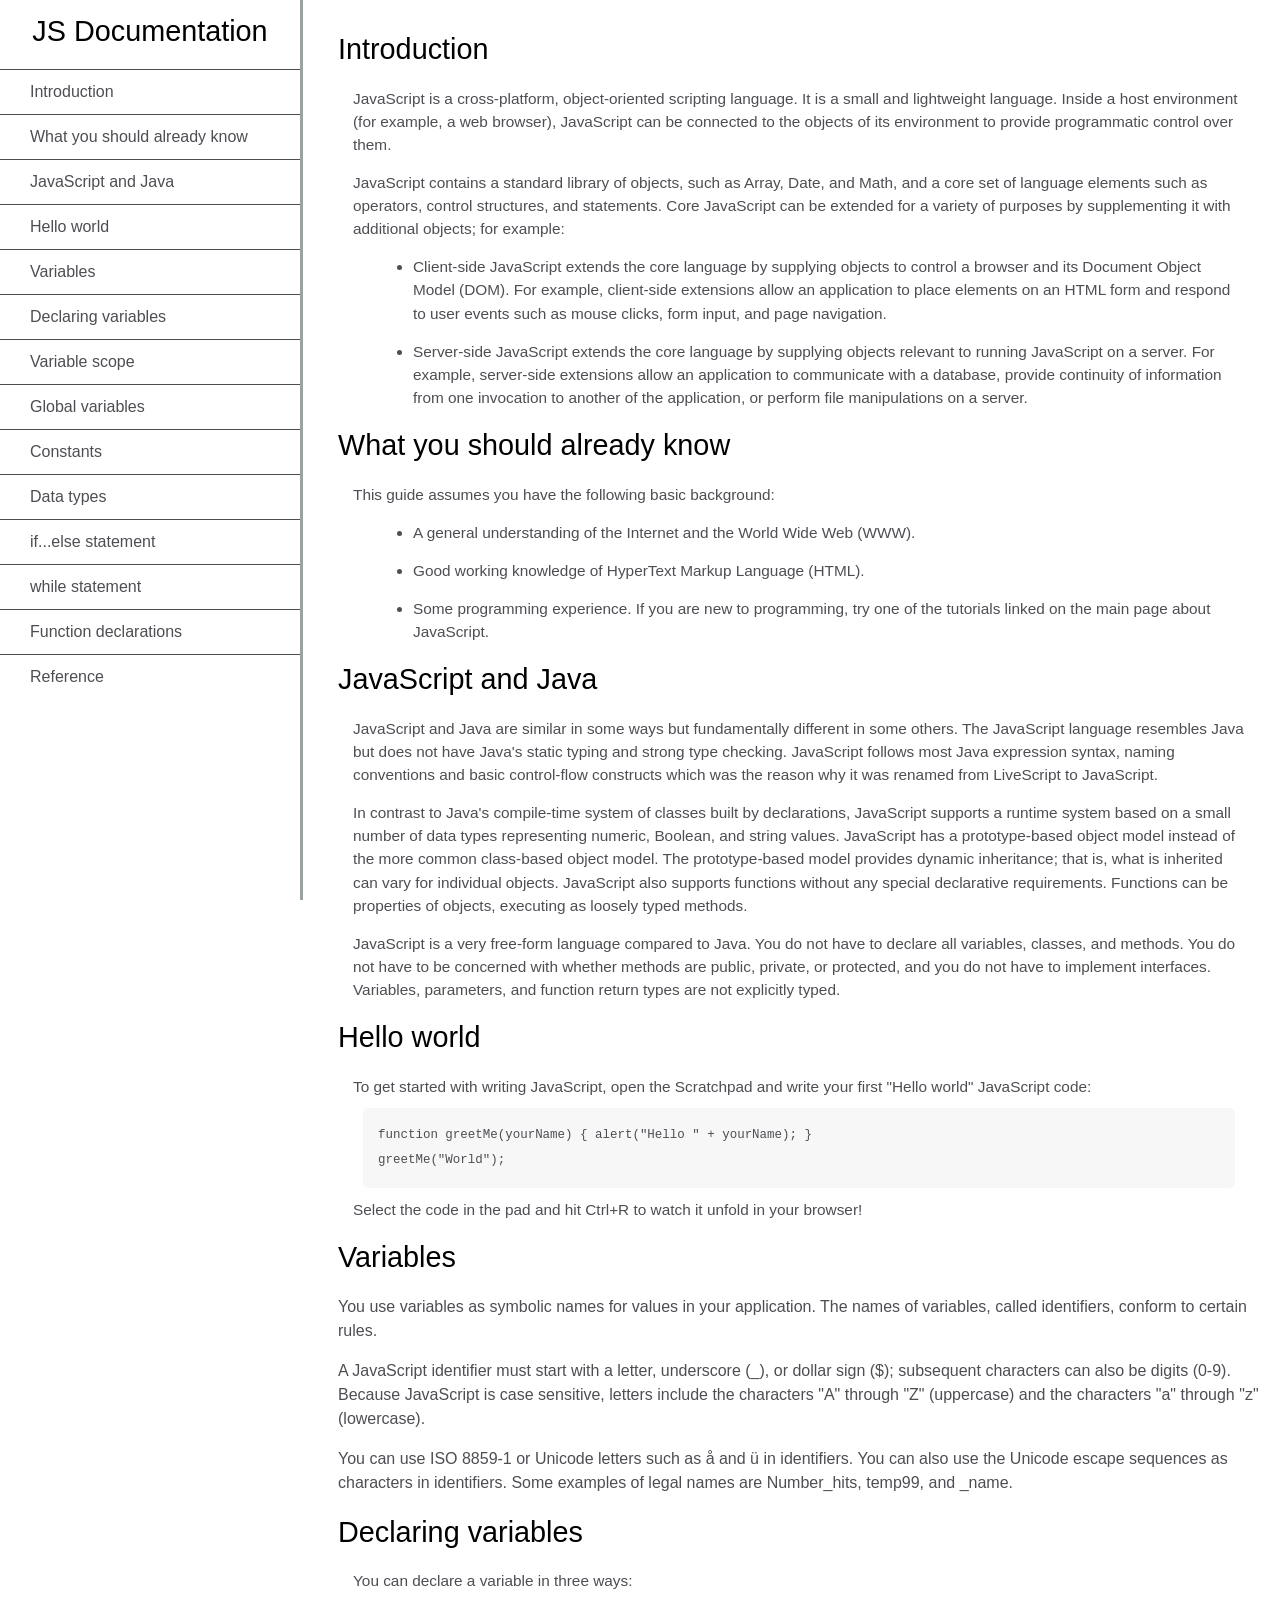
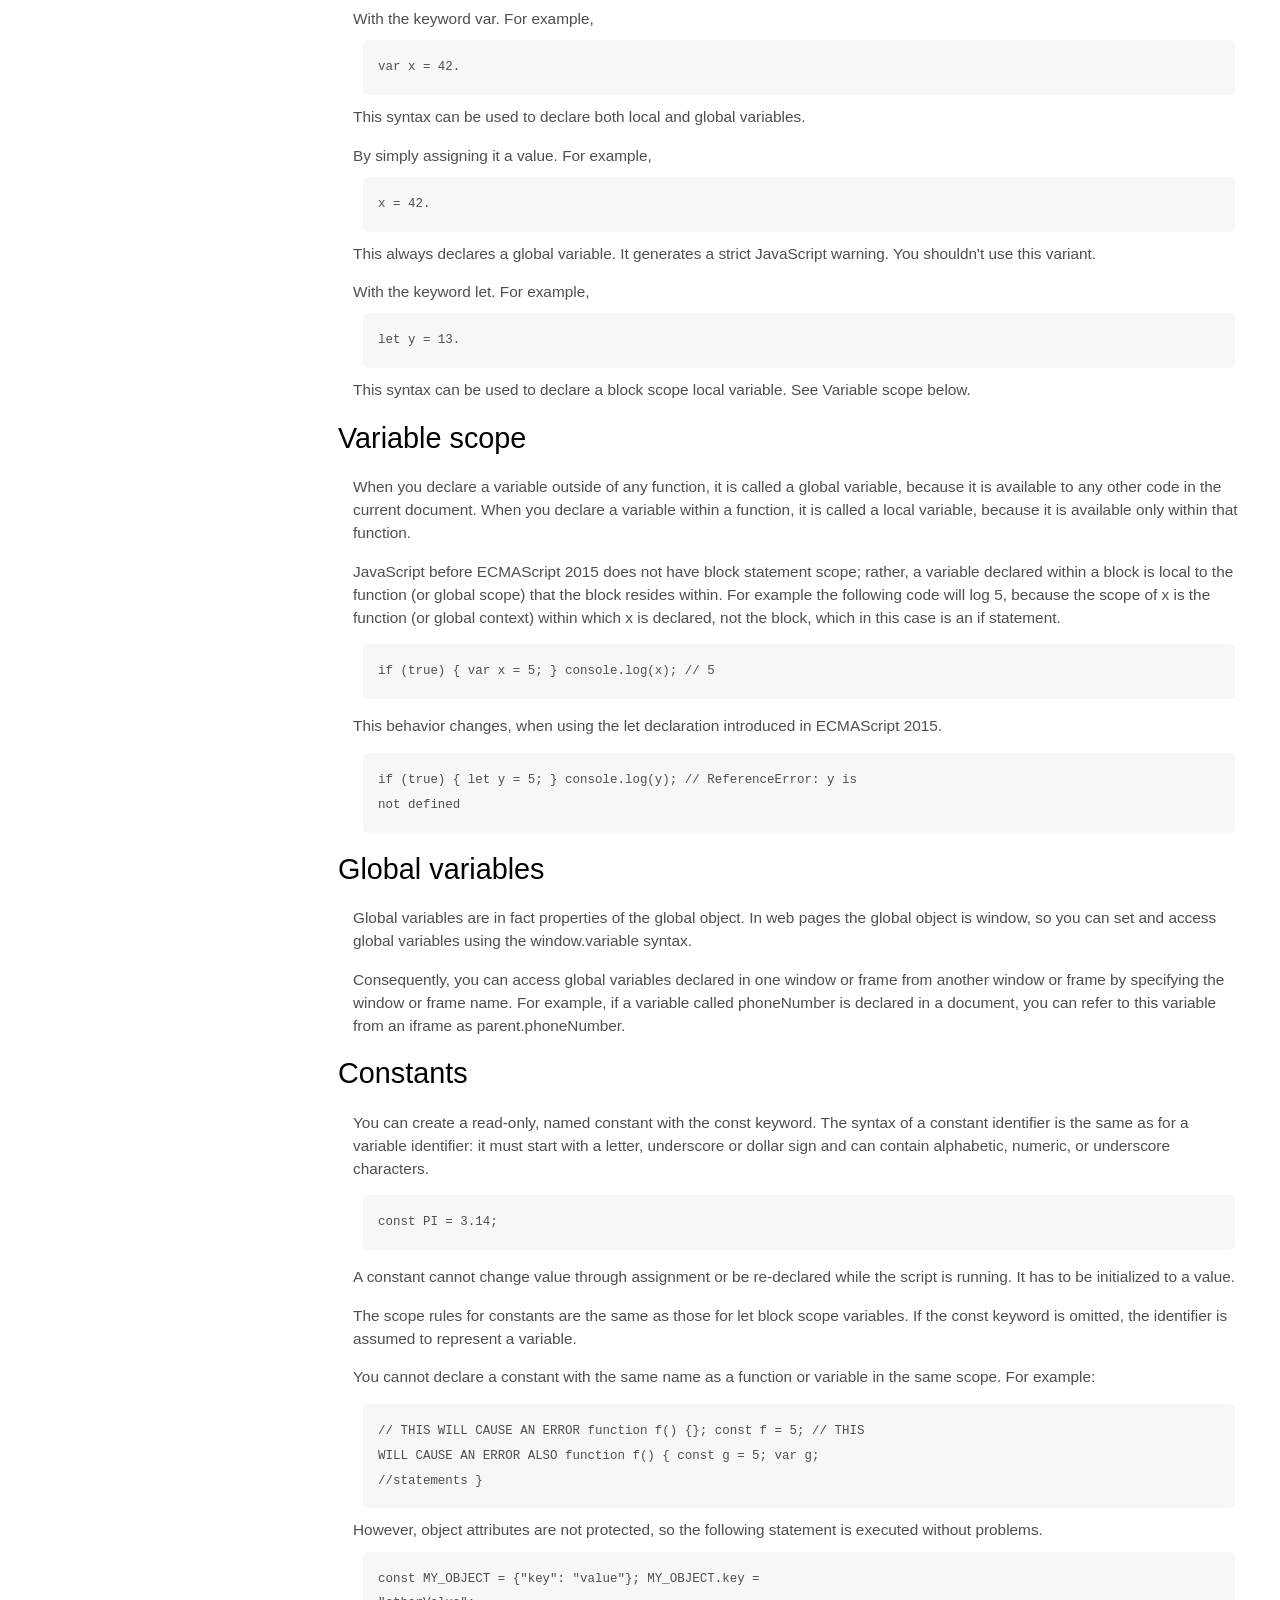
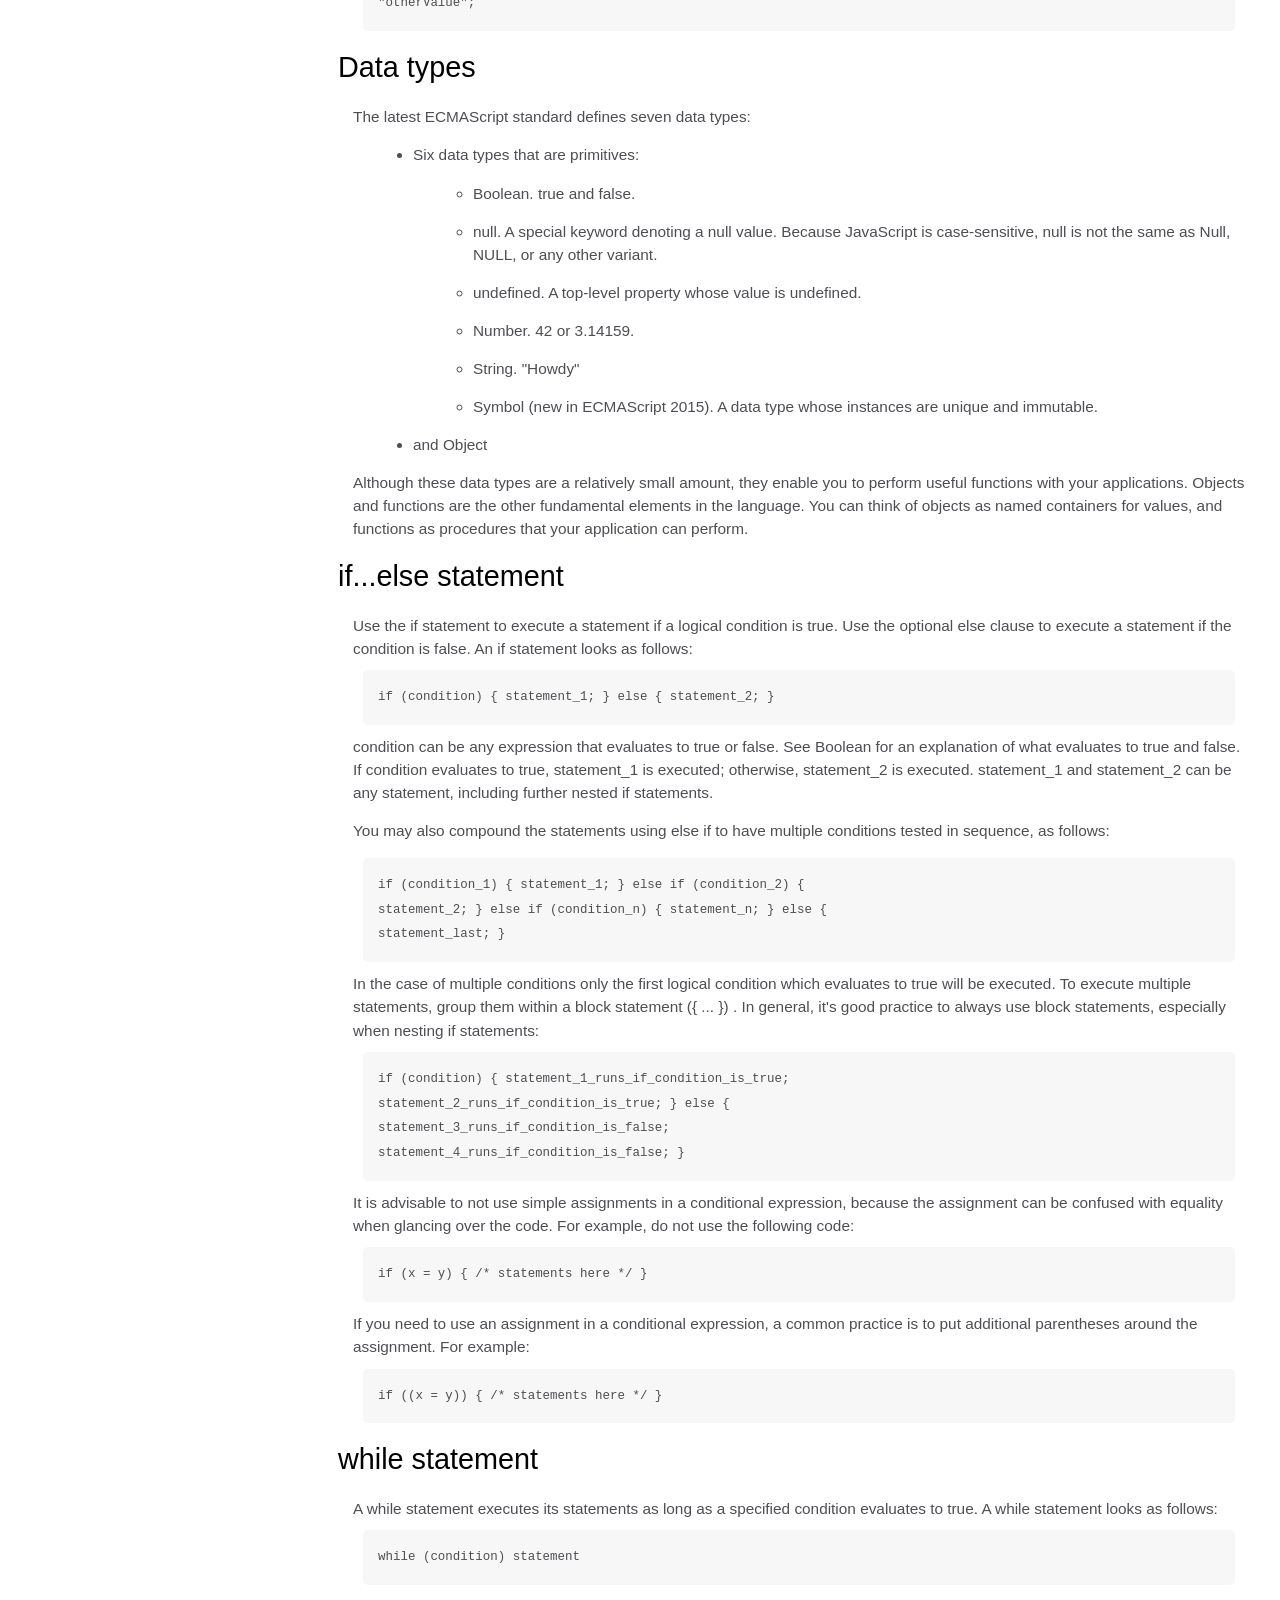
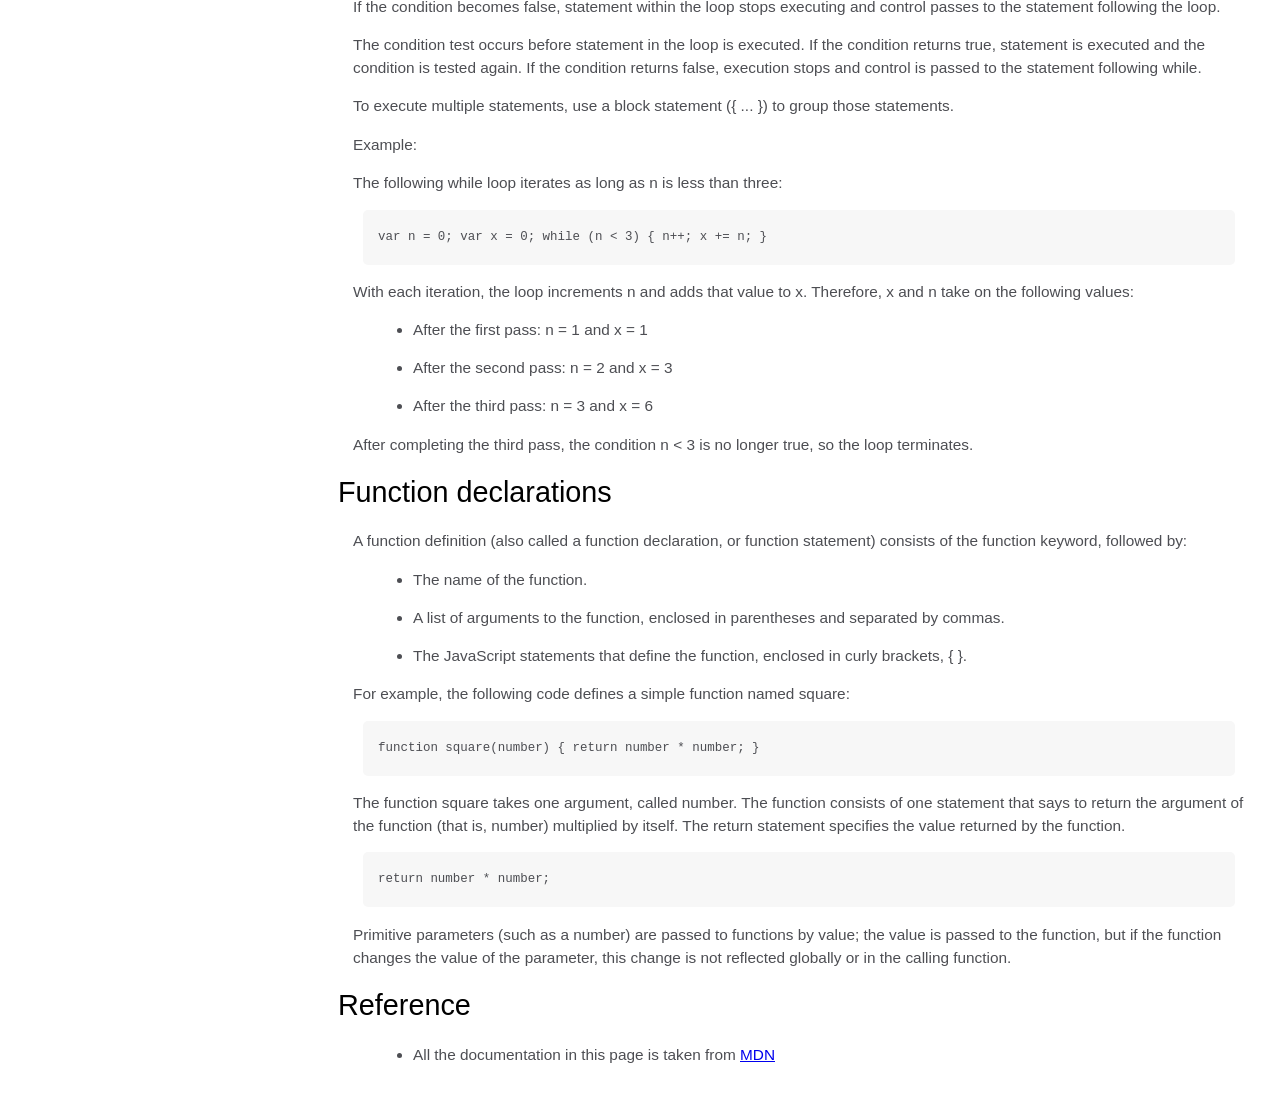
==== DocumentationPage/index.html @ 0a6da16f "Add files via upload" ====
<!DOCTYPE html>
<html lang="en">
  <head> 
    <title>Technical Documentation</title>
<link rel="stylesheet" href="styles.css">
  </head> 
  <body>
    <nav id="navbar">
      <header>JS Documentation</header>
      <ul>
        <li><a class="nav-link" href="#Introduction">Introduction</a></li>
        <li>
          <a class="nav-link" href="#What_you_should_already_know">What you should already know</a>
        </li>
        <li>
          <a class="nav-link" href="#JavaScript_and_Java">JavaScript and Java</a>
        </li>
        <li><a class="nav-link" href="#Hello_world">Hello world</a></li>
        <li><a class="nav-link" href="#Variables">Variables</a></li>
        <li>
          <a class="nav-link" href="#Declaring_variables">Declaring variables</a>
        </li>
        <li><a class="nav-link" href="#Variable_scope">Variable scope</a></li>
        <li>
          <a class="nav-link" href="#Global_variables">Global variables</a>
        </li>
        <li><a class="nav-link" href="#Constants">Constants</a></li>
        <li><a class="nav-link" href="#Data_types">Data types</a></li>
        <li>
          <a class="nav-link" href="#if...else_statement">if...else statement</a>
        </li>
        <li><a class="nav-link" href="#while_statement">while statement</a></li>
        <li>
          <a class="nav-link" href="#Function_declarations">Function declarations</a>
        </li>
        <li><a class="nav-link" href="#Reference">Reference</a></li>
      </ul>
    </nav>
    <main id="main-doc">
      <section class="main-section" id="Introduction">
        <header>Introduction</header>
        <article>
          <p>
            JavaScript is a cross-platform, object-oriented scripting language.
            It is a small and lightweight language. Inside a host environment
            (for example, a web browser), JavaScript can be connected to the
            objects of its environment to provide programmatic control over
            them.
          </p>

          <p>
            JavaScript contains a standard library of objects, such as Array,
            Date, and Math, and a core set of language elements such as
            operators, control structures, and statements. Core JavaScript can
            be extended for a variety of purposes by supplementing it with
            additional objects; for example:
          </p>
          <ul>
            <li>
              Client-side JavaScript extends the core language by supplying
              objects to control a browser and its Document Object Model (DOM).
              For example, client-side extensions allow an application to place
              elements on an HTML form and respond to user events such as mouse
              clicks, form input, and page navigation.
            </li>
            <li>
              Server-side JavaScript extends the core language by supplying
              objects relevant to running JavaScript on a server. For example,
              server-side extensions allow an application to communicate with a
              database, provide continuity of information from one invocation to
              another of the application, or perform file manipulations on a
              server.
            </li>
          </ul>
        </article>
      </section>
      <section class="main-section" id="What_you_should_already_know">
        <header>What you should already know</header>
        <article>
          <p>This guide assumes you have the following basic background:</p>

          <ul>
            <li>
              A general understanding of the Internet and the World Wide Web
              (WWW).
            </li>
            <li>Good working knowledge of HyperText Markup Language (HTML).</li>
            <li>
              Some programming experience. If you are new to programming, try
              one of the tutorials linked on the main page about JavaScript.
            </li>
          </ul>
        </article>
      </section>
      <section class="main-section" id="JavaScript_and_Java">
        <header>JavaScript and Java</header>
        <article>
          <p>
            JavaScript and Java are similar in some ways but fundamentally
            different in some others. The JavaScript language resembles Java but
            does not have Java's static typing and strong type checking.
            JavaScript follows most Java expression syntax, naming conventions
            and basic control-flow constructs which was the reason why it was
            renamed from LiveScript to JavaScript.
          </p>

          <p>
            In contrast to Java's compile-time system of classes built by
            declarations, JavaScript supports a runtime system based on a small
            number of data types representing numeric, Boolean, and string
            values. JavaScript has a prototype-based object model instead of the
            more common class-based object model. The prototype-based model
            provides dynamic inheritance; that is, what is inherited can vary
            for individual objects. JavaScript also supports functions without
            any special declarative requirements. Functions can be properties of
            objects, executing as loosely typed methods.
          </p>
          <p>
            JavaScript is a very free-form language compared to Java. You do not
            have to declare all variables, classes, and methods. You do not have
            to be concerned with whether methods are public, private, or
            protected, and you do not have to implement interfaces. Variables,
            parameters, and function return types are not explicitly typed.
          </p>
        </article>
      </section>
      <section class="main-section" id="Hello_world">
        <header>Hello world</header>
        <article>
          To get started with writing JavaScript, open the Scratchpad and write
          your first "Hello world" JavaScript code:
          <code>function greetMe(yourName) { alert("Hello " + yourName); }
            greetMe("World");
          </code>

          Select the code in the pad and hit Ctrl+R to watch it unfold in your
          browser!
        </article>
      </section>
      <section class="main-section" id="Variables">
        <header>Variables</header>
        <p>
          You use variables as symbolic names for values in your application.
          The names of variables, called identifiers, conform to certain rules.
        </p>
        <p>
          A JavaScript identifier must start with a letter, underscore (_), or
          dollar sign ($); subsequent characters can also be digits (0-9).
          Because JavaScript is case sensitive, letters include the characters
          "A" through "Z" (uppercase) and the characters "a" through "z"
          (lowercase).
        </p>
        <p>
          You can use ISO 8859-1 or Unicode letters such as å and ü in
          identifiers. You can also use the Unicode escape sequences as
          characters in identifiers. Some examples of legal names are
          Number_hits, temp99, and _name.
        </p>
      </section>
      <section class="main-section" id="Declaring_variables">
        <header>Declaring variables</header>
        <article>
          You can declare a variable in three ways:
          <p>
            With the keyword var. For example, <code>var x = 42.</code> This
            syntax can be used to declare both local and global variables.
          </p>
          <p>
            By simply assigning it a value. For example,
            <code>x = 42.</code> This always declares a global variable. It
            generates a strict JavaScript warning. You shouldn't use this
            variant.
          </p>
          <p>
            With the keyword let. For example,<code> let y = 13.</code> This
            syntax can be used to declare a block scope local variable. See
            Variable scope below.
          </p>
        </article>
      </section>
      <section class="main-section" id="Variable_scope">
        <header>Variable scope</header>
        <article>
          <p>
            When you declare a variable outside of any function, it is called a
            global variable, because it is available to any other code in the
            current document. When you declare a variable within a function, it
            is called a local variable, because it is available only within that
            function.
          </p>

          <p>
            JavaScript before ECMAScript 2015 does not have block statement
            scope; rather, a variable declared within a block is local to the
            function (or global scope) that the block resides within. For
            example the following code will log 5, because the scope of x is the
            function (or global context) within which x is declared, not the
            block, which in this case is an if statement.
          </p>
          <code>if (true) { var x = 5; } console.log(x); // 5</code>
          <p>
            This behavior changes, when using the let declaration introduced in
            ECMAScript 2015.
          </p>

          <code>if (true) { let y = 5; } console.log(y); // ReferenceError: y is
            not defined</code>
        </article>
      </section>
      <section class="main-section" id="Global_variables">
        <header>Global variables</header>
        <article>
          <p>
            Global variables are in fact properties of the global object. In web
            pages the global object is window, so you can set and access global
            variables using the window.variable syntax.
          </p>

          <p>
            Consequently, you can access global variables declared in one window
            or frame from another window or frame by specifying the window or
            frame name. For example, if a variable called phoneNumber is
            declared in a document, you can refer to this variable from an
            iframe as parent.phoneNumber.
          </p>
        </article>
      </section>
      <section class="main-section" id="Constants">
        <header>Constants</header>
        <article>
          <p>
            You can create a read-only, named constant with the const keyword.
            The syntax of a constant identifier is the same as for a variable
            identifier: it must start with a letter, underscore or dollar sign
            and can contain alphabetic, numeric, or underscore characters.
          </p>

          <code>const PI = 3.14;</code>
          <p>
            A constant cannot change value through assignment or be re-declared
            while the script is running. It has to be initialized to a value.
          </p>

          <p>
            The scope rules for constants are the same as those for let block
            scope variables. If the const keyword is omitted, the identifier is
            assumed to represent a variable.
          </p>

          <p>
            You cannot declare a constant with the same name as a function or
            variable in the same scope. For example:
          </p>

          <code>// THIS WILL CAUSE AN ERROR function f() {}; const f = 5; // THIS
            WILL CAUSE AN ERROR ALSO function f() { const g = 5; var g;
            //statements }</code>
          However, object attributes are not protected, so the following
          statement is executed without problems.
          <code>const MY_OBJECT = {"key": "value"}; MY_OBJECT.key =
            "otherValue";</code>
        </article>
      </section>
      <section class="main-section" id="Data_types">
        <header>Data types</header>
        <article>
          <p>The latest ECMAScript standard defines seven data types:</p>
          <ul>
            <li>
              <p>Six data types that are primitives:</p>
              <ul>
                <li>Boolean. true and false.</li>
                <li>
                  null. A special keyword denoting a null value. Because
                  JavaScript is case-sensitive, null is not the same as Null,
                  NULL, or any other variant.
                </li>
                <li>
                  undefined. A top-level property whose value is undefined.
                </li>
                <li>Number. 42 or 3.14159.</li>
                <li>String. "Howdy"</li>
                <li>
                  Symbol (new in ECMAScript 2015). A data type whose instances
                  are unique and immutable.
                </li>
              </ul>
            </li>

            <li>and Object</li>
          </ul>
          Although these data types are a relatively small amount, they enable
          you to perform useful functions with your applications. Objects and
          functions are the other fundamental elements in the language. You can
          think of objects as named containers for values, and functions as
          procedures that your application can perform.
        </article>
      </section>
      <section class="main-section" id="if...else_statement">
        <header>if...else statement</header>
        <article>
          Use the if statement to execute a statement if a logical condition is
          true. Use the optional else clause to execute a statement if the
          condition is false. An if statement looks as follows:

          <code>if (condition) { statement_1; } else { statement_2; }</code>
          condition can be any expression that evaluates to true or false. See
          Boolean for an explanation of what evaluates to true and false. If
          condition evaluates to true, statement_1 is executed; otherwise,
          statement_2 is executed. statement_1 and statement_2 can be any
          statement, including further nested if statements.
          <p>
            You may also compound the statements using else if to have multiple
            conditions tested in sequence, as follows:
          </p>
          <code>if (condition_1) { statement_1; } else if (condition_2) {
            statement_2; } else if (condition_n) { statement_n; } else {
            statement_last; }
          </code>
          In the case of multiple conditions only the first logical condition
          which evaluates to true will be executed. To execute multiple
          statements, group them within a block statement ({ ... }) . In
          general, it's good practice to always use block statements, especially
          when nesting if statements:

          <code>if (condition) { statement_1_runs_if_condition_is_true;
            statement_2_runs_if_condition_is_true; } else {
            statement_3_runs_if_condition_is_false;
            statement_4_runs_if_condition_is_false; }</code>
          It is advisable to not use simple assignments in a conditional
          expression, because the assignment can be confused with equality when
          glancing over the code. For example, do not use the following code:
          <code>if (x = y) { /* statements here */ }</code> If you need to use
          an assignment in a conditional expression, a common practice is to put
          additional parentheses around the assignment. For example:

          <code>if ((x = y)) { /* statements here */ }</code>
        </article>
      </section>
      <section class="main-section" id="while_statement">
        <header>while statement</header>
        <article>
          A while statement executes its statements as long as a specified
          condition evaluates to true. A while statement looks as follows:

          <code>while (condition) statement</code> If the condition becomes
          false, statement within the loop stops executing and control passes to
          the statement following the loop.

          <p>
            The condition test occurs before statement in the loop is executed.
            If the condition returns true, statement is executed and the
            condition is tested again. If the condition returns false, execution
            stops and control is passed to the statement following while.
          </p>

          <p>
            To execute multiple statements, use a block statement ({ ... }) to
            group those statements.
          </p>

          Example:

          <p>
            The following while loop iterates as long as n is less than three:
          </p>

          <code>var n = 0; var x = 0; while (n &lt; 3) { n++; x += n; }</code>
          <p>
            With each iteration, the loop increments n and adds that value to x.
            Therefore, x and n take on the following values:
          </p>

          <ul>
            <li>After the first pass: n = 1 and x = 1</li>
            <li>After the second pass: n = 2 and x = 3</li>
            <li>After the third pass: n = 3 and x = 6</li>
          </ul>
          <p>
            After completing the third pass, the condition n &lt; 3 is no longer
            true, so the loop terminates.
          </p>
        </article>
      </section>
      <section class="main-section" id="Function_declarations">
        <header>Function declarations</header>
        <article>
          A function definition (also called a function declaration, or function
          statement) consists of the function keyword, followed by:

          <ul>
            <li>The name of the function.</li>
            <li>
              A list of arguments to the function, enclosed in parentheses and
              separated by commas.
            </li>
            <li>
              The JavaScript statements that define the function, enclosed in
              curly brackets, { }.
            </li>
          </ul>
          <p>
            For example, the following code defines a simple function named
            square:
          </p>

          <code>function square(number) { return number * number; }</code>
          <p>
            The function square takes one argument, called number. The function
            consists of one statement that says to return the argument of the
            function (that is, number) multiplied by itself. The return
            statement specifies the value returned by the function.
          </p>
          <code>return number * number;</code>
          <p>
            Primitive parameters (such as a number) are passed to functions by
            value; the value is passed to the function, but if the function
            changes the value of the parameter, this change is not reflected
            globally or in the calling function.
          </p>
        </article>
      </section>
      <section class="main-section" id="Reference">
        <header>Reference</header>
        <article>
          <ul>
            <li>
              All the documentation in this page is taken from
              <a href="https://developer.mozilla.org/en-US/docs/Web/JavaScript/Guide" target="_blank">MDN</a>
            </li>
          </ul>
        </article>
      </section>
    </main>
    </body>
</html>
---- DocumentationPage/styles.css ----
html,
body {
  min-width: 290px;
  color: #4d4e53;
  background-color: #ffffff;
  font-family: 'Open Sans', Arial, sans-serif;
  line-height: 1.5;
}

#navbar {
  position: fixed;
  min-width: 290px;
  top: 0px;
  left: 0px;
  width: 300px;
  height: 100%;
  border-right: solid;
  border-color: rgba(0, 22, 22, 0.4);
}

header {
  color: black;
  margin: 10px;
  text-align: center;
  font-size: 1.8em;
  font-weight: thin;
}

#main-doc header {
  text-align: left;
  margin: 0px;
}

#navbar ul {
  height: 88%;
  padding: 0;
  overflow-y: auto;
  overflow-x: hidden;
}

#navbar li {
  color: #4d4e53;
  border-top: 1px solid;
  list-style: none;
  position: relative;
  width: 100%;
}

#navbar a {
  display: block;
  padding: 10px 30px;
  color: #4d4e53;
  text-decoration: none;
  cursor: pointer;
}

#main-doc {
  position: absolute;
  margin-left: 310px;
  padding: 20px;
  margin-bottom: 110px;
}

section article {
  color: #4d4e53;
  margin: 15px;
  font-size: 0.96em;
}

section li {
  margin: 15px 0px 0px 20px;
}

code {
  display: block;
  text-align: left;
  white-space: pre-line;
  position: relative;
  word-break: normal;
  word-wrap: normal;
  line-height: 2;
  background-color: #f7f7f7;
  padding: 15px;
  margin: 10px;
  border-radius: 5px;
}

@media only screen and (max-width: 815px) {
  /* For mobile phones: */
  #navbar ul {
    border: 1px solid;
    height: 207px;
  }

  #navbar {
    background-color: white;
    position: absolute;
    top: 0;
    padding: 0;
    margin: 0;
    width: 100%;
    max-height: 275px;
    border: none;
    z-index: 1;
    border-bottom: 2px solid;
  }

  #main-doc {
    position: relative;
    margin-left: 0px;
    margin-top: 270px;
  }
}

@media only screen and (max-width: 400px) {
  #main-doc {
    margin-left: -10px;
  }

  code {
    margin-left: -20px;
    width: 100%;
    padding: 15px;
    padding-left: 10px;
    padding-right: 45px;
    min-width: 233px;
  }
}
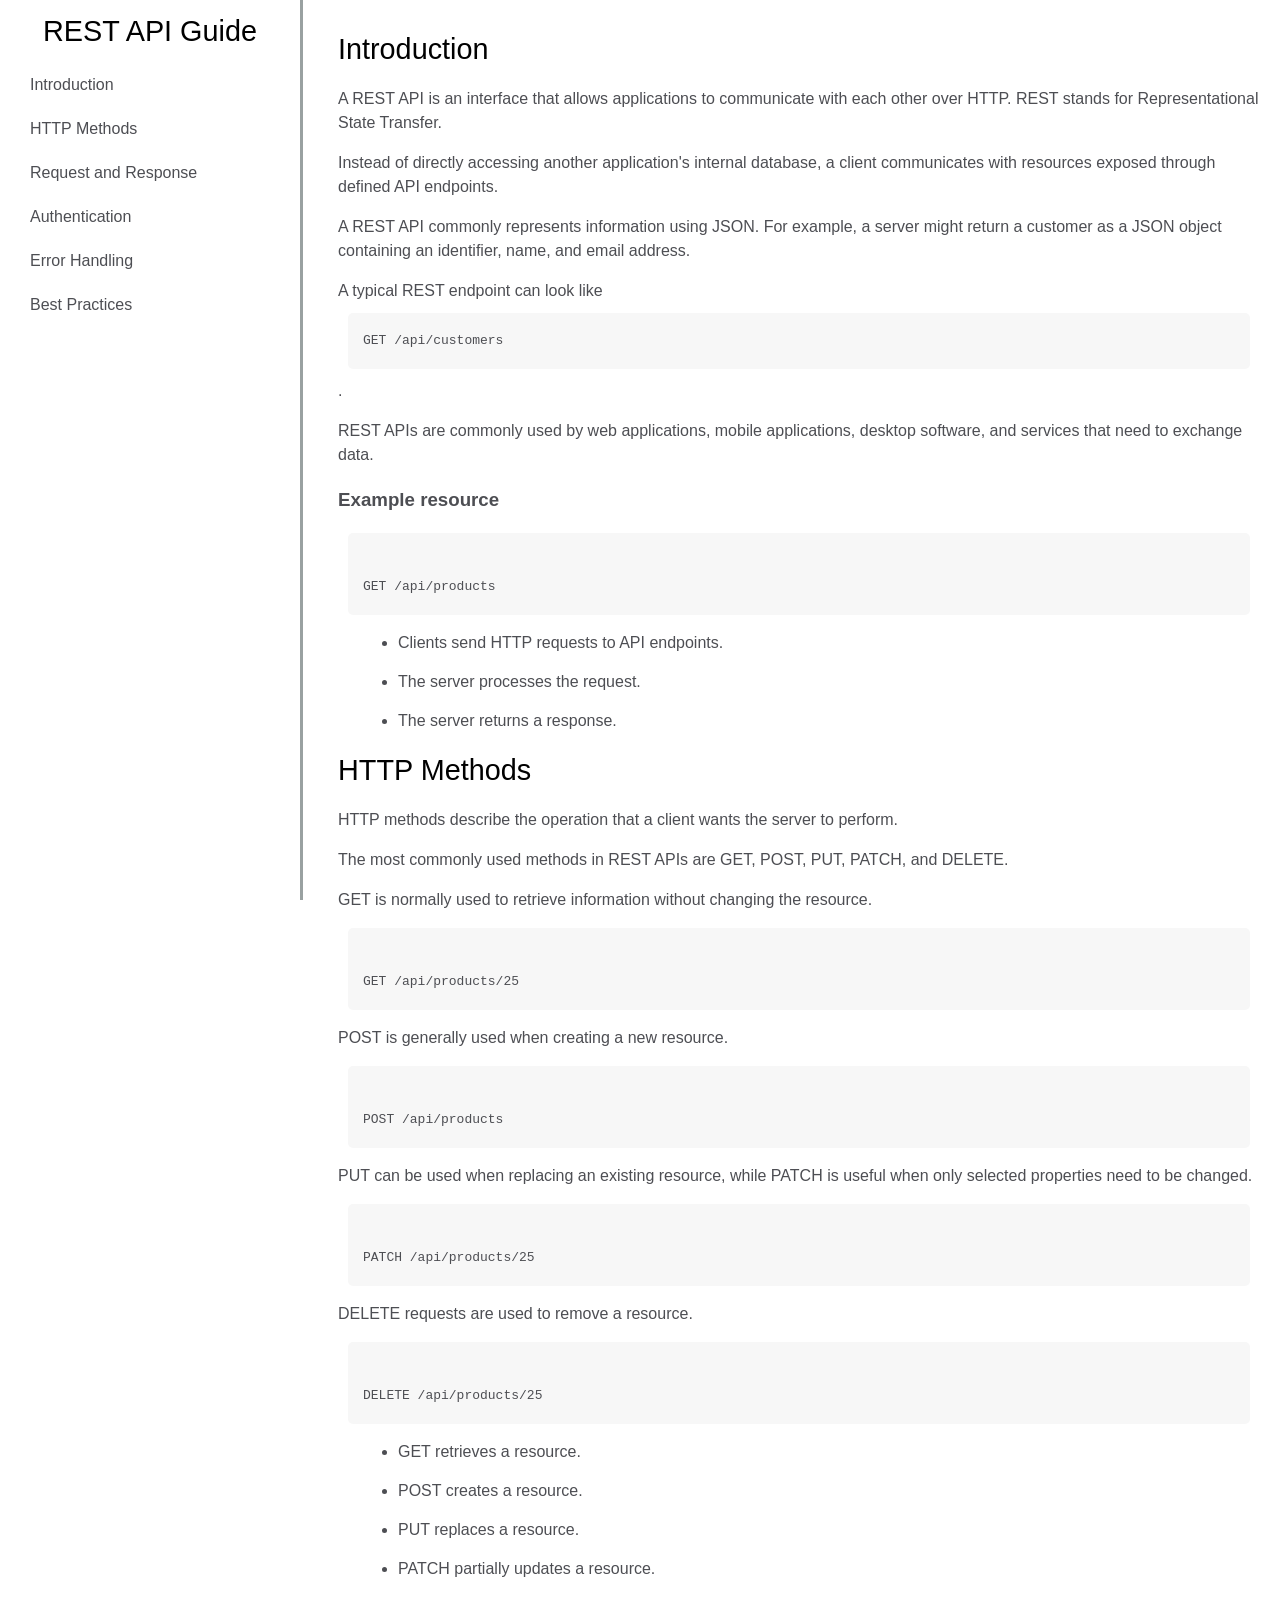
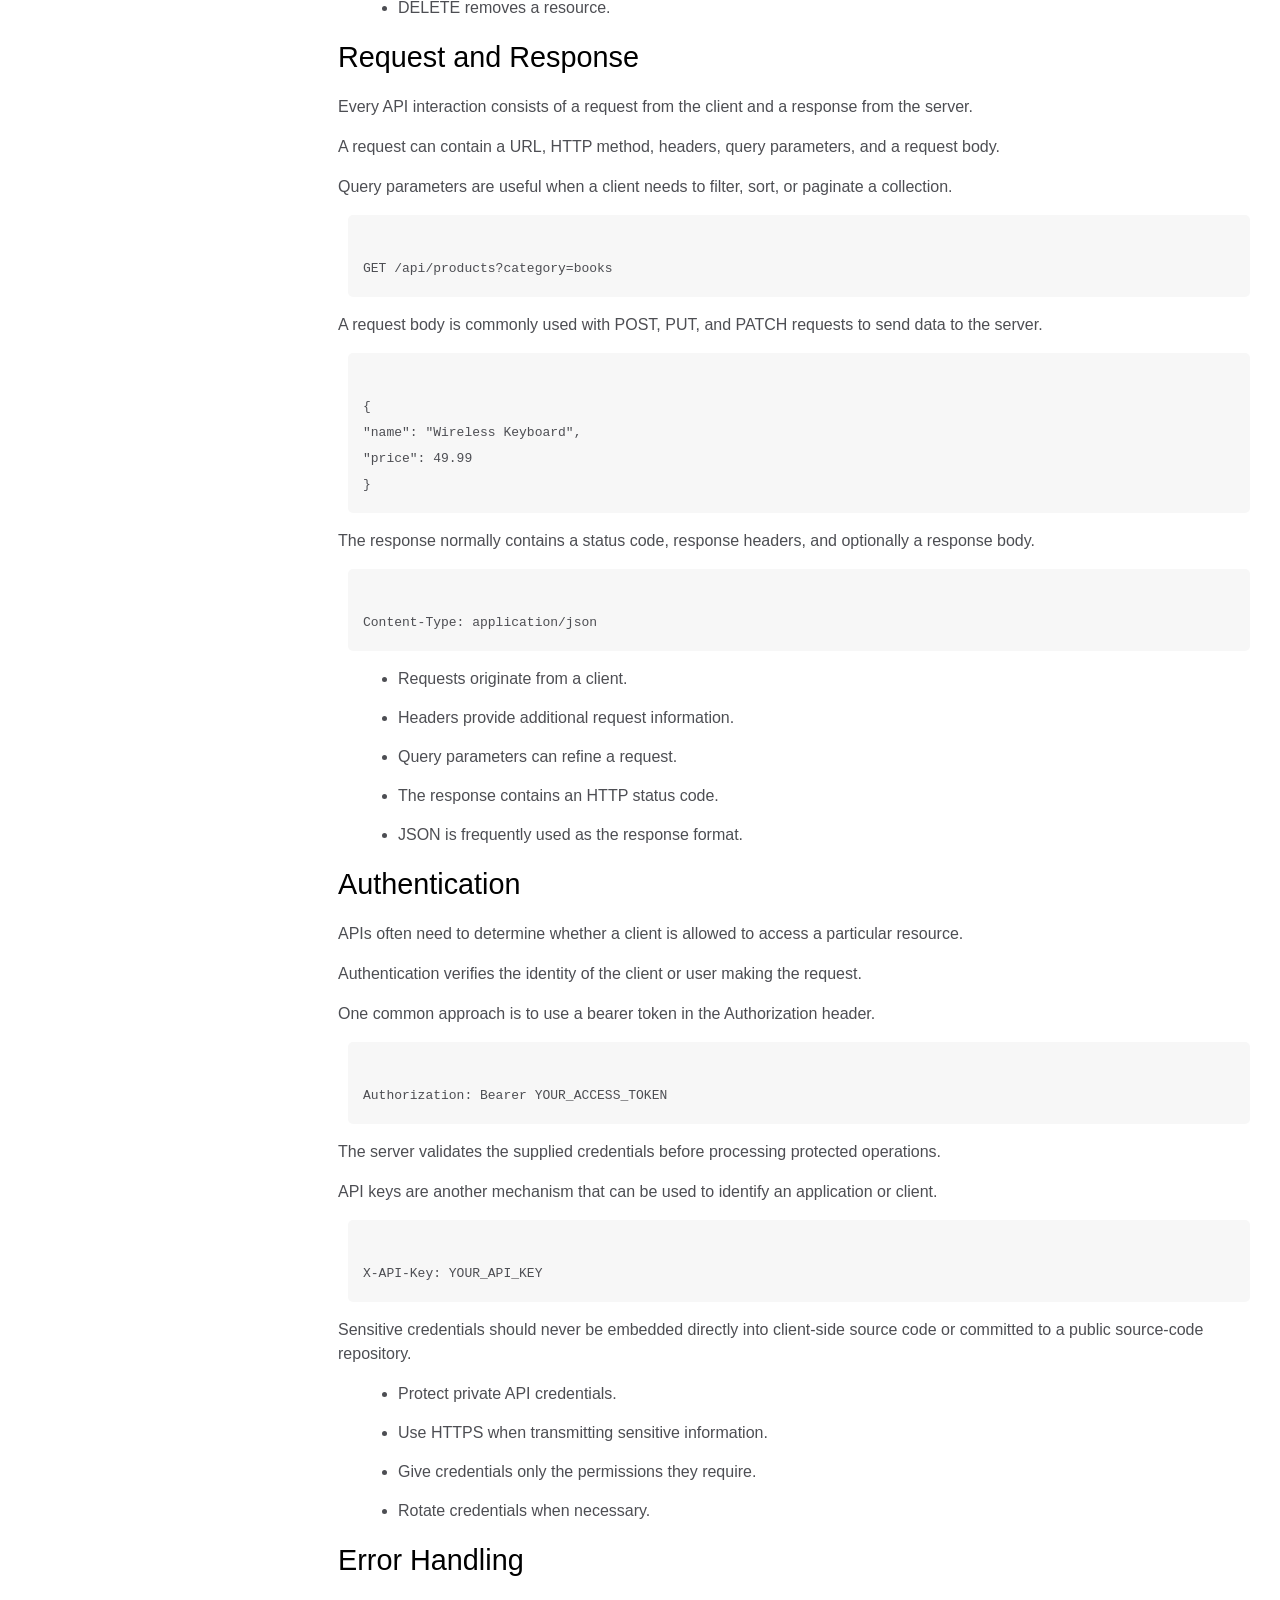
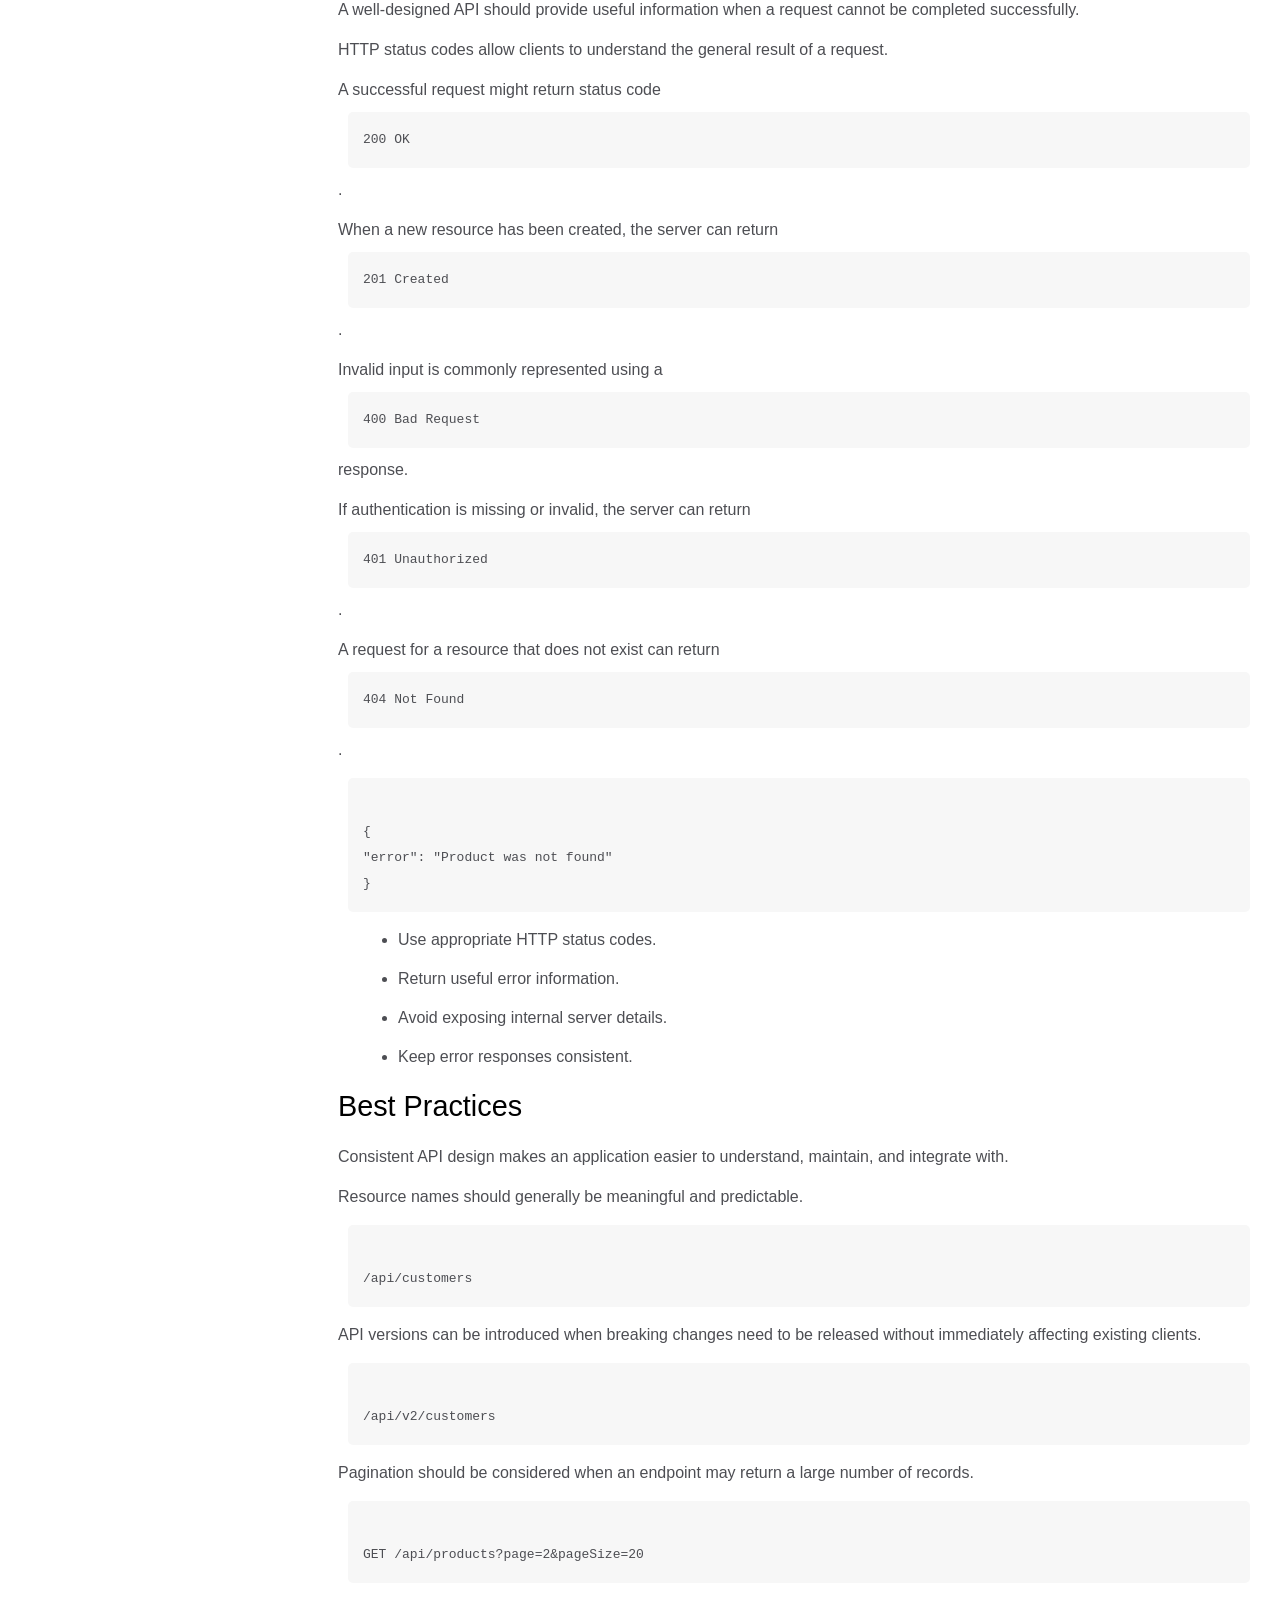
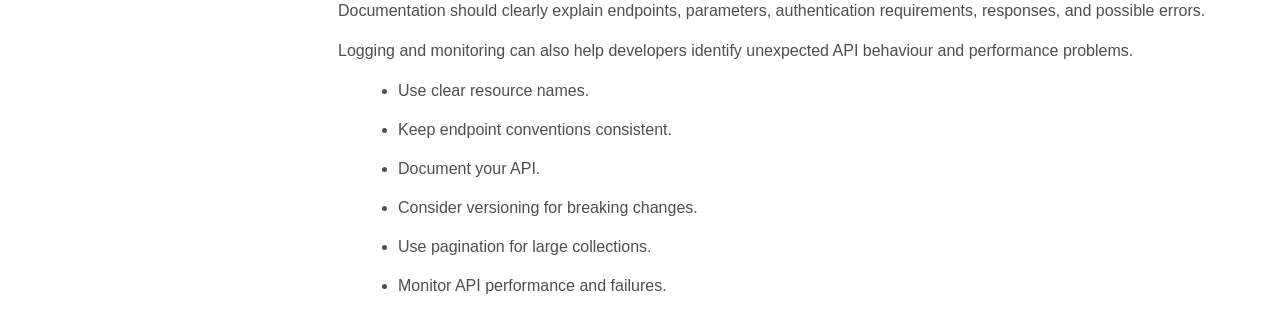
==== commit ecaec21c: "Update index.html" ====
--- a/DocumentationPage/index.html
+++ b/DocumentationPage/index.html
@@ -1,436 +1,392 @@
 <!DOCTYPE html>
 <html lang="en">
-  <head> 
-    <title>Technical Documentation</title>
-<link rel="stylesheet" href="styles.css">
-  </head> 
-  <body>
+<head>
+    <meta charset="UTF-8">
+    <meta name="viewport" content="width=device-width, initial-scale=1.0">
+
+    <title>REST API Technical Documentation</title>
+
+    <link rel="stylesheet" href="styles.css">
+</head>
+
+<body>
+
+    <!-- =========================
+         SIDE NAVIGATION
+    ========================== -->
     <nav id="navbar">
-      <header>JS Documentation</header>
-      <ul>
-        <li><a class="nav-link" href="#Introduction">Introduction</a></li>
-        <li>
-          <a class="nav-link" href="#What_you_should_already_know">What you should already know</a>
-        </li>
-        <li>
-          <a class="nav-link" href="#JavaScript_and_Java">JavaScript and Java</a>
-        </li>
-        <li><a class="nav-link" href="#Hello_world">Hello world</a></li>
-        <li><a class="nav-link" href="#Variables">Variables</a></li>
-        <li>
-          <a class="nav-link" href="#Declaring_variables">Declaring variables</a>
-        </li>
-        <li><a class="nav-link" href="#Variable_scope">Variable scope</a></li>
-        <li>
-          <a class="nav-link" href="#Global_variables">Global variables</a>
-        </li>
-        <li><a class="nav-link" href="#Constants">Constants</a></li>
-        <li><a class="nav-link" href="#Data_types">Data types</a></li>
-        <li>
-          <a class="nav-link" href="#if...else_statement">if...else statement</a>
-        </li>
-        <li><a class="nav-link" href="#while_statement">while statement</a></li>
-        <li>
-          <a class="nav-link" href="#Function_declarations">Function declarations</a>
-        </li>
-        <li><a class="nav-link" href="#Reference">Reference</a></li>
-      </ul>
+
+        <header>REST API Guide</header>
+
+        <a class="nav-link" href="#Introduction">Introduction</a>
+
+        <a class="nav-link" href="#HTTP_Methods">HTTP Methods</a>
+
+        <a class="nav-link" href="#Request_and_Response">Request and Response</a>
+
+        <a class="nav-link" href="#Authentication">Authentication</a>
+
+        <a class="nav-link" href="#Error_Handling">Error Handling</a>
+
+        <a class="nav-link" href="#Best_Practices">Best Practices</a>
+
     </nav>
+
+
+    <!-- =========================
+         MAIN DOCUMENTATION
+    ========================== -->
     <main id="main-doc">
-      <section class="main-section" id="Introduction">
-        <header>Introduction</header>
-        <article>
-          <p>
-            JavaScript is a cross-platform, object-oriented scripting language.
-            It is a small and lightweight language. Inside a host environment
-            (for example, a web browser), JavaScript can be connected to the
-            objects of its environment to provide programmatic control over
-            them.
-          </p>
-
-          <p>
-            JavaScript contains a standard library of objects, such as Array,
-            Date, and Math, and a core set of language elements such as
-            operators, control structures, and statements. Core JavaScript can
-            be extended for a variety of purposes by supplementing it with
-            additional objects; for example:
-          </p>
-          <ul>
-            <li>
-              Client-side JavaScript extends the core language by supplying
-              objects to control a browser and its Document Object Model (DOM).
-              For example, client-side extensions allow an application to place
-              elements on an HTML form and respond to user events such as mouse
-              clicks, form input, and page navigation.
-            </li>
-            <li>
-              Server-side JavaScript extends the core language by supplying
-              objects relevant to running JavaScript on a server. For example,
-              server-side extensions allow an application to communicate with a
-              database, provide continuity of information from one invocation to
-              another of the application, or perform file manipulations on a
-              server.
-            </li>
-          </ul>
-        </article>
-      </section>
-      <section class="main-section" id="What_you_should_already_know">
-        <header>What you should already know</header>
-        <article>
-          <p>This guide assumes you have the following basic background:</p>
-
-          <ul>
-            <li>
-              A general understanding of the Internet and the World Wide Web
-              (WWW).
-            </li>
-            <li>Good working knowledge of HyperText Markup Language (HTML).</li>
-            <li>
-              Some programming experience. If you are new to programming, try
-              one of the tutorials linked on the main page about JavaScript.
-            </li>
-          </ul>
-        </article>
-      </section>
-      <section class="main-section" id="JavaScript_and_Java">
-        <header>JavaScript and Java</header>
-        <article>
-          <p>
-            JavaScript and Java are similar in some ways but fundamentally
-            different in some others. The JavaScript language resembles Java but
-            does not have Java's static typing and strong type checking.
-            JavaScript follows most Java expression syntax, naming conventions
-            and basic control-flow constructs which was the reason why it was
-            renamed from LiveScript to JavaScript.
-          </p>
-
-          <p>
-            In contrast to Java's compile-time system of classes built by
-            declarations, JavaScript supports a runtime system based on a small
-            number of data types representing numeric, Boolean, and string
-            values. JavaScript has a prototype-based object model instead of the
-            more common class-based object model. The prototype-based model
-            provides dynamic inheritance; that is, what is inherited can vary
-            for individual objects. JavaScript also supports functions without
-            any special declarative requirements. Functions can be properties of
-            objects, executing as loosely typed methods.
-          </p>
-          <p>
-            JavaScript is a very free-form language compared to Java. You do not
-            have to declare all variables, classes, and methods. You do not have
-            to be concerned with whether methods are public, private, or
-            protected, and you do not have to implement interfaces. Variables,
-            parameters, and function return types are not explicitly typed.
-          </p>
-        </article>
-      </section>
-      <section class="main-section" id="Hello_world">
-        <header>Hello world</header>
-        <article>
-          To get started with writing JavaScript, open the Scratchpad and write
-          your first "Hello world" JavaScript code:
-          <code>function greetMe(yourName) { alert("Hello " + yourName); }
-            greetMe("World");
-          </code>
-
-          Select the code in the pad and hit Ctrl+R to watch it unfold in your
-          browser!
-        </article>
-      </section>
-      <section class="main-section" id="Variables">
-        <header>Variables</header>
-        <p>
-          You use variables as symbolic names for values in your application.
-          The names of variables, called identifiers, conform to certain rules.
-        </p>
-        <p>
-          A JavaScript identifier must start with a letter, underscore (_), or
-          dollar sign ($); subsequent characters can also be digits (0-9).
-          Because JavaScript is case sensitive, letters include the characters
-          "A" through "Z" (uppercase) and the characters "a" through "z"
-          (lowercase).
-        </p>
-        <p>
-          You can use ISO 8859-1 or Unicode letters such as å and ü in
-          identifiers. You can also use the Unicode escape sequences as
-          characters in identifiers. Some examples of legal names are
-          Number_hits, temp99, and _name.
-        </p>
-      </section>
-      <section class="main-section" id="Declaring_variables">
-        <header>Declaring variables</header>
-        <article>
-          You can declare a variable in three ways:
-          <p>
-            With the keyword var. For example, <code>var x = 42.</code> This
-            syntax can be used to declare both local and global variables.
-          </p>
-          <p>
-            By simply assigning it a value. For example,
-            <code>x = 42.</code> This always declares a global variable. It
-            generates a strict JavaScript warning. You shouldn't use this
-            variant.
-          </p>
-          <p>
-            With the keyword let. For example,<code> let y = 13.</code> This
-            syntax can be used to declare a block scope local variable. See
-            Variable scope below.
-          </p>
-        </article>
-      </section>
-      <section class="main-section" id="Variable_scope">
-        <header>Variable scope</header>
-        <article>
-          <p>
-            When you declare a variable outside of any function, it is called a
-            global variable, because it is available to any other code in the
-            current document. When you declare a variable within a function, it
-            is called a local variable, because it is available only within that
-            function.
-          </p>
-
-          <p>
-            JavaScript before ECMAScript 2015 does not have block statement
-            scope; rather, a variable declared within a block is local to the
-            function (or global scope) that the block resides within. For
-            example the following code will log 5, because the scope of x is the
-            function (or global context) within which x is declared, not the
-            block, which in this case is an if statement.
-          </p>
-          <code>if (true) { var x = 5; } console.log(x); // 5</code>
-          <p>
-            This behavior changes, when using the let declaration introduced in
-            ECMAScript 2015.
-          </p>
-
-          <code>if (true) { let y = 5; } console.log(y); // ReferenceError: y is
-            not defined</code>
-        </article>
-      </section>
-      <section class="main-section" id="Global_variables">
-        <header>Global variables</header>
-        <article>
-          <p>
-            Global variables are in fact properties of the global object. In web
-            pages the global object is window, so you can set and access global
-            variables using the window.variable syntax.
-          </p>
-
-          <p>
-            Consequently, you can access global variables declared in one window
-            or frame from another window or frame by specifying the window or
-            frame name. For example, if a variable called phoneNumber is
-            declared in a document, you can refer to this variable from an
-            iframe as parent.phoneNumber.
-          </p>
-        </article>
-      </section>
-      <section class="main-section" id="Constants">
-        <header>Constants</header>
-        <article>
-          <p>
-            You can create a read-only, named constant with the const keyword.
-            The syntax of a constant identifier is the same as for a variable
-            identifier: it must start with a letter, underscore or dollar sign
-            and can contain alphabetic, numeric, or underscore characters.
-          </p>
-
-          <code>const PI = 3.14;</code>
-          <p>
-            A constant cannot change value through assignment or be re-declared
-            while the script is running. It has to be initialized to a value.
-          </p>
-
-          <p>
-            The scope rules for constants are the same as those for let block
-            scope variables. If the const keyword is omitted, the identifier is
-            assumed to represent a variable.
-          </p>
-
-          <p>
-            You cannot declare a constant with the same name as a function or
-            variable in the same scope. For example:
-          </p>
-
-          <code>// THIS WILL CAUSE AN ERROR function f() {}; const f = 5; // THIS
-            WILL CAUSE AN ERROR ALSO function f() { const g = 5; var g;
-            //statements }</code>
-          However, object attributes are not protected, so the following
-          statement is executed without problems.
-          <code>const MY_OBJECT = {"key": "value"}; MY_OBJECT.key =
-            "otherValue";</code>
-        </article>
-      </section>
-      <section class="main-section" id="Data_types">
-        <header>Data types</header>
-        <article>
-          <p>The latest ECMAScript standard defines seven data types:</p>
-          <ul>
-            <li>
-              <p>Six data types that are primitives:</p>
-              <ul>
-                <li>Boolean. true and false.</li>
-                <li>
-                  null. A special keyword denoting a null value. Because
-                  JavaScript is case-sensitive, null is not the same as Null,
-                  NULL, or any other variant.
-                </li>
-                <li>
-                  undefined. A top-level property whose value is undefined.
-                </li>
-                <li>Number. 42 or 3.14159.</li>
-                <li>String. "Howdy"</li>
-                <li>
-                  Symbol (new in ECMAScript 2015). A data type whose instances
-                  are unique and immutable.
-                </li>
-              </ul>
-            </li>
-
-            <li>and Object</li>
-          </ul>
-          Although these data types are a relatively small amount, they enable
-          you to perform useful functions with your applications. Objects and
-          functions are the other fundamental elements in the language. You can
-          think of objects as named containers for values, and functions as
-          procedures that your application can perform.
-        </article>
-      </section>
-      <section class="main-section" id="if...else_statement">
-        <header>if...else statement</header>
-        <article>
-          Use the if statement to execute a statement if a logical condition is
-          true. Use the optional else clause to execute a statement if the
-          condition is false. An if statement looks as follows:
-
-          <code>if (condition) { statement_1; } else { statement_2; }</code>
-          condition can be any expression that evaluates to true or false. See
-          Boolean for an explanation of what evaluates to true and false. If
-          condition evaluates to true, statement_1 is executed; otherwise,
-          statement_2 is executed. statement_1 and statement_2 can be any
-          statement, including further nested if statements.
-          <p>
-            You may also compound the statements using else if to have multiple
-            conditions tested in sequence, as follows:
-          </p>
-          <code>if (condition_1) { statement_1; } else if (condition_2) {
-            statement_2; } else if (condition_n) { statement_n; } else {
-            statement_last; }
-          </code>
-          In the case of multiple conditions only the first logical condition
-          which evaluates to true will be executed. To execute multiple
-          statements, group them within a block statement ({ ... }) . In
-          general, it's good practice to always use block statements, especially
-          when nesting if statements:
-
-          <code>if (condition) { statement_1_runs_if_condition_is_true;
-            statement_2_runs_if_condition_is_true; } else {
-            statement_3_runs_if_condition_is_false;
-            statement_4_runs_if_condition_is_false; }</code>
-          It is advisable to not use simple assignments in a conditional
-          expression, because the assignment can be confused with equality when
-          glancing over the code. For example, do not use the following code:
-          <code>if (x = y) { /* statements here */ }</code> If you need to use
-          an assignment in a conditional expression, a common practice is to put
-          additional parentheses around the assignment. For example:
-
-          <code>if ((x = y)) { /* statements here */ }</code>
-        </article>
-      </section>
-      <section class="main-section" id="while_statement">
-        <header>while statement</header>
-        <article>
-          A while statement executes its statements as long as a specified
-          condition evaluates to true. A while statement looks as follows:
-
-          <code>while (condition) statement</code> If the condition becomes
-          false, statement within the loop stops executing and control passes to
-          the statement following the loop.
-
-          <p>
-            The condition test occurs before statement in the loop is executed.
-            If the condition returns true, statement is executed and the
-            condition is tested again. If the condition returns false, execution
-            stops and control is passed to the statement following while.
-          </p>
-
-          <p>
-            To execute multiple statements, use a block statement ({ ... }) to
-            group those statements.
-          </p>
-
-          Example:
-
-          <p>
-            The following while loop iterates as long as n is less than three:
-          </p>
-
-          <code>var n = 0; var x = 0; while (n &lt; 3) { n++; x += n; }</code>
-          <p>
-            With each iteration, the loop increments n and adds that value to x.
-            Therefore, x and n take on the following values:
-          </p>
-
-          <ul>
-            <li>After the first pass: n = 1 and x = 1</li>
-            <li>After the second pass: n = 2 and x = 3</li>
-            <li>After the third pass: n = 3 and x = 6</li>
-          </ul>
-          <p>
-            After completing the third pass, the condition n &lt; 3 is no longer
-            true, so the loop terminates.
-          </p>
-        </article>
-      </section>
-      <section class="main-section" id="Function_declarations">
-        <header>Function declarations</header>
-        <article>
-          A function definition (also called a function declaration, or function
-          statement) consists of the function keyword, followed by:
-
-          <ul>
-            <li>The name of the function.</li>
-            <li>
-              A list of arguments to the function, enclosed in parentheses and
-              separated by commas.
-            </li>
-            <li>
-              The JavaScript statements that define the function, enclosed in
-              curly brackets, { }.
-            </li>
-          </ul>
-          <p>
-            For example, the following code defines a simple function named
-            square:
-          </p>
-
-          <code>function square(number) { return number * number; }</code>
-          <p>
-            The function square takes one argument, called number. The function
-            consists of one statement that says to return the argument of the
-            function (that is, number) multiplied by itself. The return
-            statement specifies the value returned by the function.
-          </p>
-          <code>return number * number;</code>
-          <p>
-            Primitive parameters (such as a number) are passed to functions by
-            value; the value is passed to the function, but if the function
-            changes the value of the parameter, this change is not reflected
-            globally or in the calling function.
-          </p>
-        </article>
-      </section>
-      <section class="main-section" id="Reference">
-        <header>Reference</header>
-        <article>
-          <ul>
-            <li>
-              All the documentation in this page is taken from
-              <a href="https://developer.mozilla.org/en-US/docs/Web/JavaScript/Guide" target="_blank">MDN</a>
-            </li>
-          </ul>
-        </article>
-      </section>
+
+        <!-- =========================
+             SECTION 1
+        ========================== -->
+        <section class="main-section" id="Introduction">
+
+            <header>Introduction</header>
+
+            <p>
+                A REST API is an interface that allows applications to
+                communicate with each other over HTTP. REST stands for
+                Representational State Transfer.
+            </p>
+
+            <p>
+                Instead of directly accessing another application's
+                internal database, a client communicates with resources
+                exposed through defined API endpoints.
+            </p>
+
+            <p>
+                A REST API commonly represents information using JSON.
+                For example, a server might return a customer as a JSON
+                object containing an identifier, name, and email address.
+            </p>
+
+            <p>
+                A typical REST endpoint can look like
+                <code>GET /api/customers</code>.
+            </p>
+
+            <p>
+                REST APIs are commonly used by web applications, mobile
+                applications, desktop software, and services that need
+                to exchange data.
+            </p>
+
+            <h3>Example resource</h3>
+
+            <code>
+                GET /api/products
+            </code>
+
+            <ul>
+                <li>Clients send HTTP requests to API endpoints.</li>
+                <li>The server processes the request.</li>
+                <li>The server returns a response.</li>
+            </ul>
+
+        </section>
+
+
+        <!-- =========================
+             SECTION 2
+        ========================== -->
+        <section class="main-section" id="HTTP_Methods">
+
+            <header>HTTP Methods</header>
+
+            <p>
+                HTTP methods describe the operation that a client wants
+                the server to perform.
+            </p>
+
+            <p>
+                The most commonly used methods in REST APIs are GET,
+                POST, PUT, PATCH, and DELETE.
+            </p>
+
+            <p>
+                GET is normally used to retrieve information without
+                changing the resource.
+            </p>
+
+            <code>
+                GET /api/products/25
+            </code>
+
+            <p>
+                POST is generally used when creating a new resource.
+            </p>
+
+            <code>
+                POST /api/products
+            </code>
+
+            <p>
+                PUT can be used when replacing an existing resource,
+                while PATCH is useful when only selected properties
+                need to be changed.
+            </p>
+
+            <code>
+                PATCH /api/products/25
+            </code>
+
+            <p>
+                DELETE requests are used to remove a resource.
+            </p>
+
+            <code>
+                DELETE /api/products/25
+            </code>
+
+            <ul>
+                <li>GET retrieves a resource.</li>
+                <li>POST creates a resource.</li>
+                <li>PUT replaces a resource.</li>
+                <li>PATCH partially updates a resource.</li>
+                <li>DELETE removes a resource.</li>
+            </ul>
+
+        </section>
+
+
+        <!-- =========================
+             SECTION 3
+        ========================== -->
+        <section class="main-section" id="Request_and_Response">
+
+            <header>Request and Response</header>
+
+            <p>
+                Every API interaction consists of a request from the
+                client and a response from the server.
+            </p>
+
+            <p>
+                A request can contain a URL, HTTP method, headers,
+                query parameters, and a request body.
+            </p>
+
+            <p>
+                Query parameters are useful when a client needs to
+                filter, sort, or paginate a collection.
+            </p>
+
+            <code>
+                GET /api/products?category=books
+            </code>
+
+            <p>
+                A request body is commonly used with POST, PUT, and
+                PATCH requests to send data to the server.
+            </p>
+
+            <code>
+                {
+                  "name": "Wireless Keyboard",
+                  "price": 49.99
+                }
+            </code>
+
+            <p>
+                The response normally contains a status code, response
+                headers, and optionally a response body.
+            </p>
+
+            <code>
+                Content-Type: application/json
+            </code>
+
+            <ul>
+                <li>Requests originate from a client.</li>
+                <li>Headers provide additional request information.</li>
+                <li>Query parameters can refine a request.</li>
+                <li>The response contains an HTTP status code.</li>
+                <li>JSON is frequently used as the response format.</li>
+            </ul>
+
+        </section>
+
+
+        <!-- =========================
+             SECTION 4
+        ========================== -->
+        <section class="main-section" id="Authentication">
+
+            <header>Authentication</header>
+
+            <p>
+                APIs often need to determine whether a client is allowed
+                to access a particular resource.
+            </p>
+
+            <p>
+                Authentication verifies the identity of the client or
+                user making the request.
+            </p>
+
+            <p>
+                One common approach is to use a bearer token in the
+                Authorization header.
+            </p>
+
+            <code>
+                Authorization: Bearer YOUR_ACCESS_TOKEN
+            </code>
+
+            <p>
+                The server validates the supplied credentials before
+                processing protected operations.
+            </p>
+
+            <p>
+                API keys are another mechanism that can be used to
+                identify an application or client.
+            </p>
+
+            <code>
+                X-API-Key: YOUR_API_KEY
+            </code>
+
+            <p>
+                Sensitive credentials should never be embedded directly
+                into client-side source code or committed to a public
+                source-code repository.
+            </p>
+
+            <ul>
+                <li>Protect private API credentials.</li>
+                <li>Use HTTPS when transmitting sensitive information.</li>
+                <li>Give credentials only the permissions they require.</li>
+                <li>Rotate credentials when necessary.</li>
+            </ul>
+
+        </section>
+
+
+        <!-- =========================
+             SECTION 5
+        ========================== -->
+        <section class="main-section" id="Error_Handling">
+
+            <header>Error Handling</header>
+
+            <p>
+                A well-designed API should provide useful information
+                when a request cannot be completed successfully.
+            </p>
+
+            <p>
+                HTTP status codes allow clients to understand the
+                general result of a request.
+            </p>
+
+            <p>
+                A successful request might return status code
+                <code>200 OK</code>.
+            </p>
+
+            <p>
+                When a new resource has been created, the server can
+                return <code>201 Created</code>.
+            </p>
+
+            <p>
+                Invalid input is commonly represented using a
+                <code>400 Bad Request</code> response.
+            </p>
+
+            <p>
+                If authentication is missing or invalid, the server
+                can return <code>401 Unauthorized</code>.
+            </p>
+
+            <p>
+                A request for a resource that does not exist can return
+                <code>404 Not Found</code>.
+            </p>
+
+            <code>
+                {
+                  "error": "Product was not found"
+                }
+            </code>
+
+            <ul>
+                <li>Use appropriate HTTP status codes.</li>
+                <li>Return useful error information.</li>
+                <li>Avoid exposing internal server details.</li>
+                <li>Keep error responses consistent.</li>
+            </ul>
+
+        </section>
+
+
+        <!-- =========================
+             SECTION 6
+        ========================== -->
+        <section class="main-section" id="Best_Practices">
+
+            <header>Best Practices</header>
+
+            <p>
+                Consistent API design makes an application easier to
+                understand, maintain, and integrate with.
+            </p>
+
+            <p>
+                Resource names should generally be meaningful and
+                predictable.
+            </p>
+
+            <code>
+                /api/customers
+            </code>
+
+            <p>
+                API versions can be introduced when breaking changes
+                need to be released without immediately affecting
+                existing clients.
+            </p>
+
+            <code>
+                /api/v2/customers
+            </code>
+
+            <p>
+                Pagination should be considered when an endpoint may
+                return a large number of records.
+            </p>
+
+            <code>
+                GET /api/products?page=2&pageSize=20
+            </code>
+
+            <p>
+                Documentation should clearly explain endpoints,
+                parameters, authentication requirements, responses,
+                and possible errors.
+            </p>
+
+            <p>
+                Logging and monitoring can also help developers identify
+                unexpected API behaviour and performance problems.
+            </p>
+
+            <ul>
+                <li>Use clear resource names.</li>
+                <li>Keep endpoint conventions consistent.</li>
+                <li>Document your API.</li>
+                <li>Consider versioning for breaking changes.</li>
+                <li>Use pagination for large collections.</li>
+                <li>Monitor API performance and failures.</li>
+            </ul>
+
+        </section>
+
     </main>
-    </body>
-</html>+
+</body>
+</html>
